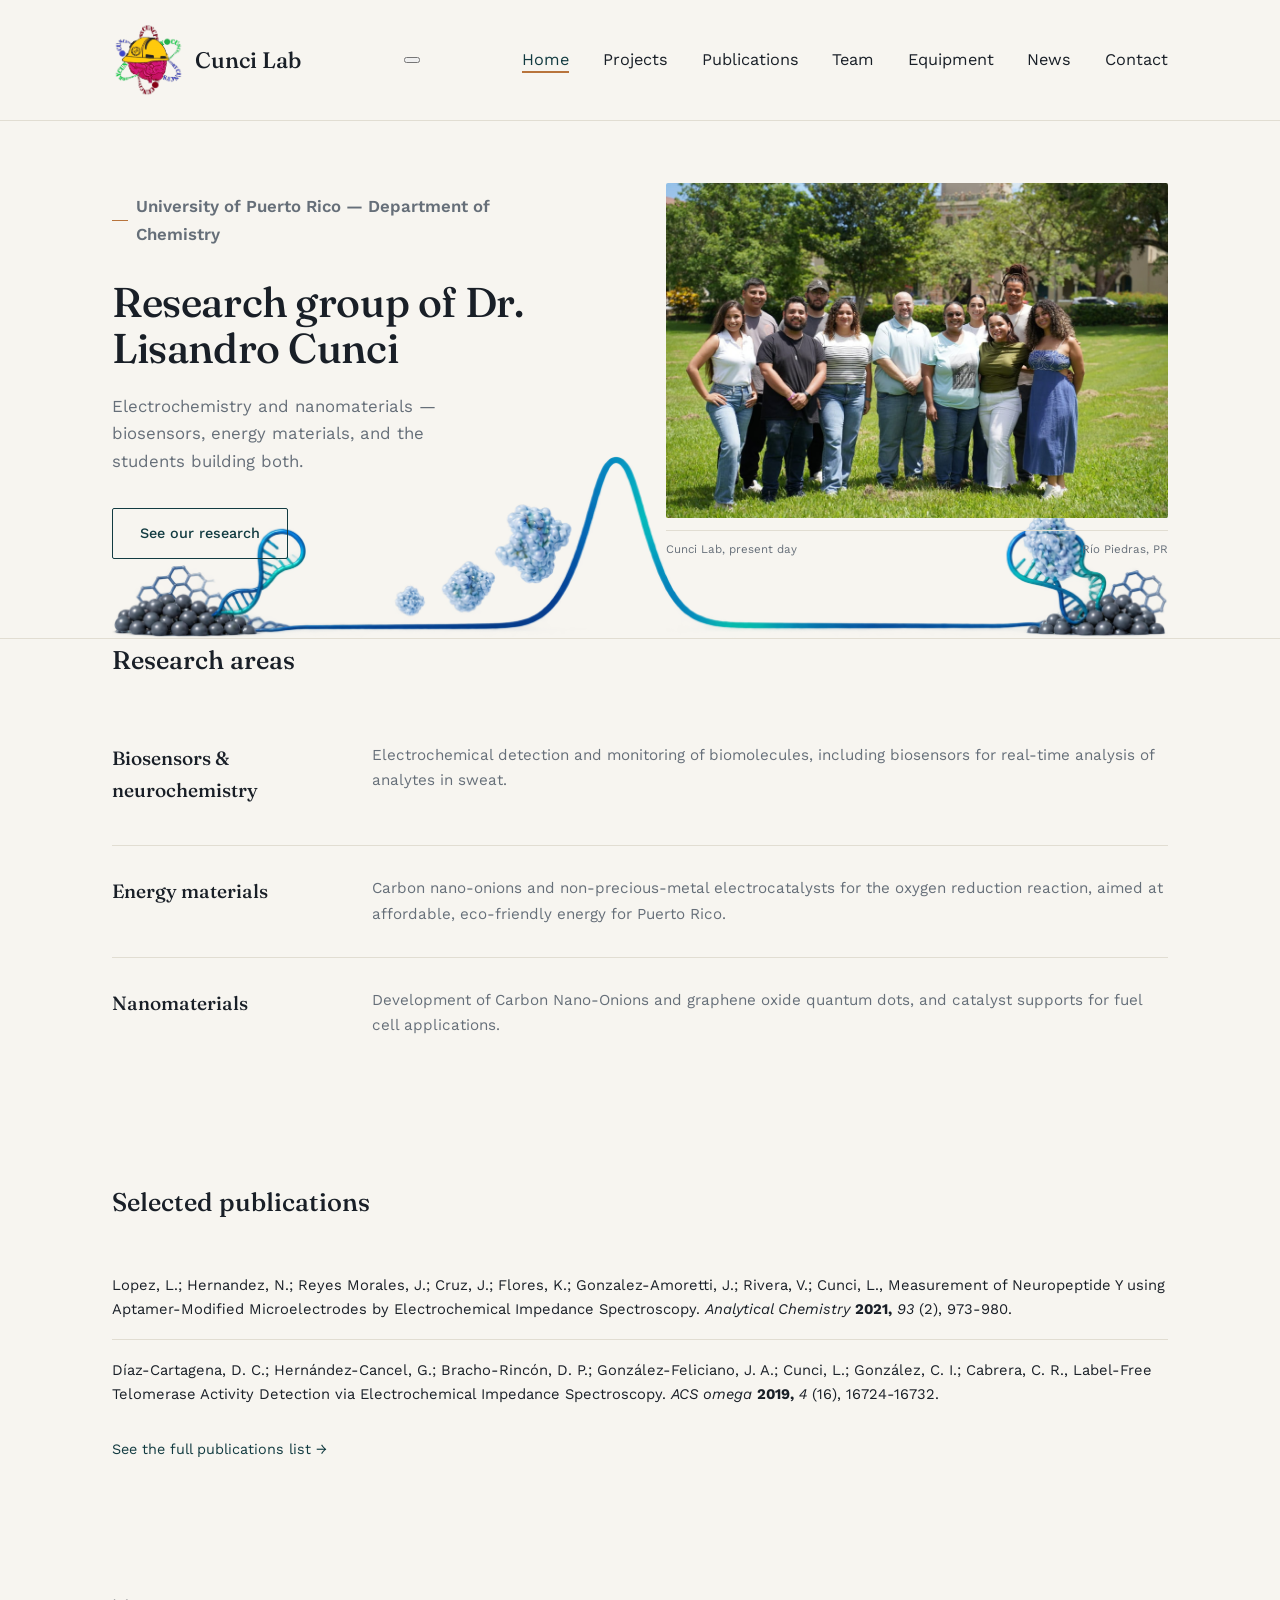
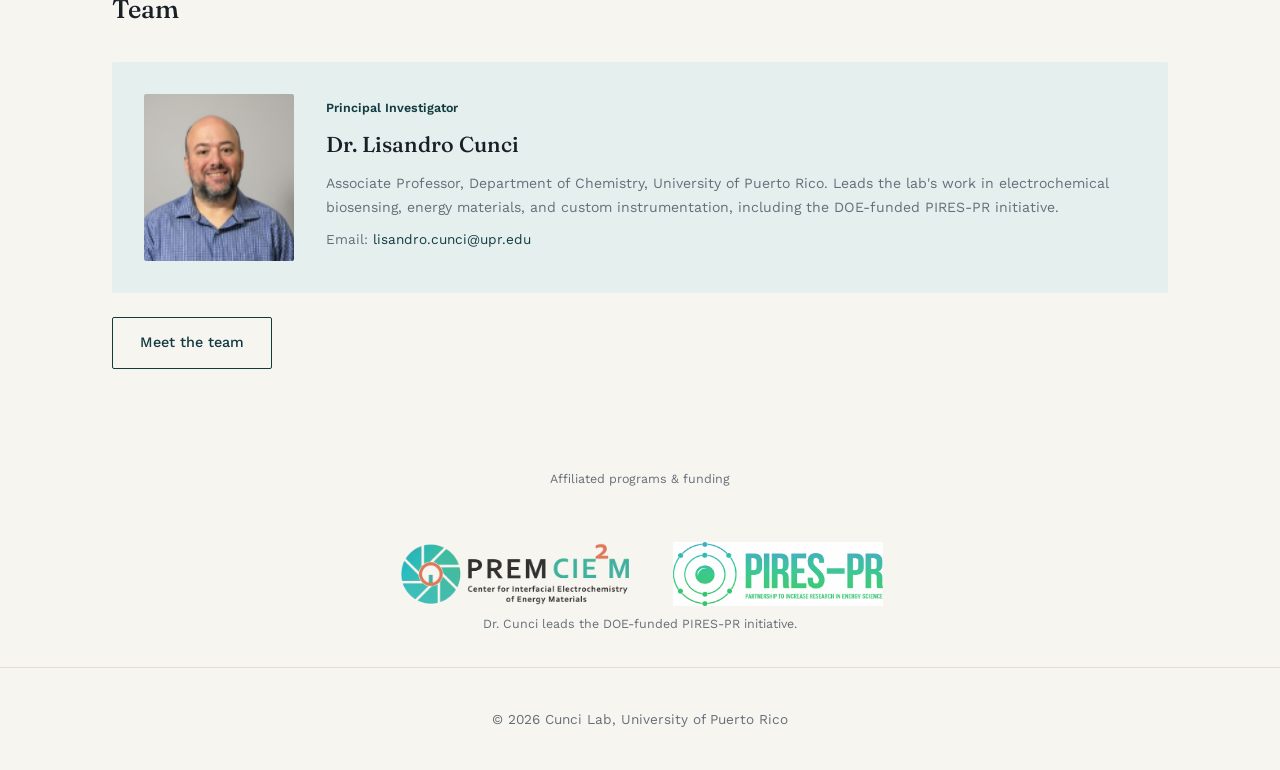
==== index.html @ bc131d86 "Add files via upload" ====
<!doctype html>
<html lang="en">
<head>
<meta charset="utf-8">
<meta name="viewport" content="width=device-width, initial-scale=1">
<title>Cunci Lab — Electrochemistry &amp; Nanomaterials</title>
<link rel="preconnect" href="https://fonts.googleapis.com">
<link rel="preconnect" href="https://fonts.gstatic.com" crossorigin>
<link href="https://fonts.googleapis.com/css2?family=Fraunces:opsz,wght@9..144,400;9..144,500;9..144,600&family=Work+Sans:wght@400;500;600&display=swap" rel="stylesheet">
<link rel="stylesheet" href="assets/css/style.css">
</head>
<body>

<header class="site">
  <div class="nav">
    <a class="brand" href="index.html"><img src="assets/images/logo.png" alt="Cunci Lab logo">Cunci Lab</a>
    <button class="nav-toggle" id="navToggle" aria-label="Toggle menu" aria-expanded="false"><span></span><span></span><span></span></button>
    <ul id="navMenu">
      <li><a href="index.html" class="active">Home</a></li>
      <li><a href="projects.html">Projects</a></li>
      <li><a href="publications.html">Publications</a></li>
      <li><a href="team.html">Team</a></li>
      <li><a href="equipment.html">Equipment</a></li>
      <li><a href="news.html">News</a></li>
      <li><a href="contact.html">Contact</a></li>
    </ul>
  </div>
</header>

<div class="hero-wrap">
  <div class="hero">
    <div class="hero-text">
      <p class="eyebrow">University of Puerto Rico — Department of Chemistry</p>
      <h1>Research group of Dr. Lisandro Cunci</h1>
      <p>Electrochemistry and nanomaterials — biosensors, energy materials, and the students building both.</p>
      <a class="btn" href="projects.html">See our research</a>
    </div>
    <div class="hero-photo">
      <img src="assets/images/team-photo.png" alt="Cunci Lab research group">
      <div class="hero-caption"><span>Cunci Lab, present day</span><span>Río Piedras, PR</span></div>
    </div>
  </div>
  <div class="hero-graphic-strip">
    <img src="assets/images/hero-peak-graphic.png" alt="Electrochemical detection peak with DNA aptamer and molecular models">
  </div>
</div>

<section class="block" style="padding-top:0">
  <h2>Research areas</h2>
  <div class="areas">
    <div class="area">
      <h3>Biosensors &amp; neurochemistry</h3>
      <p>Electrochemical detection and monitoring of biomolecules, including biosensors for real-time analysis of analytes in sweat.</p>
    </div>
    <div class="area">
      <h3>Energy materials</h3>
      <p>Carbon nano-onions and non-precious-metal electrocatalysts for the oxygen reduction reaction, aimed at affordable, eco-friendly energy for Puerto Rico.</p>
    </div>
    <div class="area">
      <h3>Nanomaterials</h3>
      <p>Development of Carbon Nano-Onions and graphene oxide quantum dots, and catalyst supports for fuel cell applications.</p>
    </div>
  </div>
</section>

<section class="block">
  <h2>Selected publications</h2>
  <ul class="pubs">
    <li>Lopez, L.; Hernandez, N.; Reyes Morales, J.; Cruz, J.; Flores, K.; Gonzalez-Amoretti, J.; Rivera, V.; Cunci, L., Measurement of Neuropeptide Y using Aptamer-Modified Microelectrodes by Electrochemical Impedance Spectroscopy. <i>Analytical Chemistry</i> <b>2021,</b> <i>93</i> (2), 973-980.</li>
    <li>Díaz-Cartagena, D. C.; Hernández-Cancel, G.; Bracho-Rincón, D. P.; González-Feliciano, J. A.; Cunci, L.; González, C. I.; Cabrera, C. R., Label-Free Telomerase Activity Detection via Electrochemical Impedance Spectroscopy. <i>ACS omega</i> <b>2019,</b> <i>4</i> (16), 16724-16732.</li>
  </ul>
  <p style="font-size:.9rem"><a href="publications.html">See the full publications list &rarr;</a></p>
</section>

<section class="block">
  <h2>Team</h2>
  <div class="pi-card" style="margin-bottom:1.5rem">
    <img src="assets/images/people/lisandro-cunci.png" alt="Dr. Lisandro Cunci">
    <div>
      <p class="role">Principal Investigator</p>
      <h3>Dr. Lisandro Cunci</h3>
      <p style="margin-bottom:.6rem">Associate Professor, Department of Chemistry, University of Puerto Rico. Leads the lab's work in electrochemical biosensing, energy materials, and custom instrumentation, including the DOE-funded PIRES-PR initiative.</p>
      <p style="font-size:.85rem">Email: <a href="mailto:lisandro.cunci@upr.edu">lisandro.cunci@upr.edu</a></p>
    </div>
  </div>
  <a class="btn" href="team.html">Meet the team</a>
</section>

<div class="affiliations">
  <p>Affiliated programs &amp; funding</p>
  <img src="assets/images/prem-cie2m-logo.png" alt="NSF PREM Center for Interfacial Electrochemistry of Energy Materials (CIE2M)">
  <img src="assets/images/pires-pr-logo.png" alt="PIRES-PR — Partnership to Increase Research in Energy Science, Puerto Rico">
</div>
<p style="text-align:center;font-size:.78rem;color:var(--muted);margin:-1.5rem 0 2rem">Dr. Cunci leads the DOE-funded PIRES-PR initiative.</p>

<footer class="site">
  &copy; <span id="year"></span> Cunci Lab, University of Puerto Rico
</footer>
<script>document.getElementById('year').textContent = new Date().getFullYear();
const navToggle = document.getElementById('navToggle');
const navMenu = document.getElementById('navMenu');
navToggle.addEventListener('click', () => {
  const isOpen = navMenu.classList.toggle('open');
  navToggle.setAttribute('aria-expanded', isOpen);
});</script>
</body>
</html>
---- assets/css/style.css ----
:root{
  --paper:#F7F5F0; --ink:#191F27; --muted:#666F79;
  --teal:#1F6F78; --teal-dark:#123B41; --teal-pale:#E4EFEE;
  --copper:#B8743C;
  --line:#E1DDD2;
  --serif:'Fraunces',Georgia,serif; --sans:'Work Sans',Arial,sans-serif;
}
*{box-sizing:border-box}
body{margin:0;background:var(--paper);color:var(--ink);font-family:var(--sans);line-height:1.65;-webkit-font-smoothing:antialiased}
a{color:var(--teal-dark);text-decoration:none}
a:hover{text-decoration:underline}

header.site{position:relative;z-index:2;border-bottom:1px solid var(--line)}
.nav{display:flex;align-items:center;justify-content:space-between;max-width:1120px;margin:0 auto;padding:1.5rem 2rem}
.nav .brand{display:flex;align-items:center;gap:.65rem;font-family:var(--serif);font-weight:500;font-size:1.4rem;color:var(--ink);text-decoration:none}
.nav .brand img{height:72px;width:auto}
.nav ul{list-style:none;display:flex;gap:2.1rem;margin:0;padding:0}
.nav a{color:var(--ink);font-size:1.02rem}
.nav a.active{color:var(--teal-dark);border-bottom:2px solid var(--copper);padding-bottom:2px}

.hero-wrap{position:relative;border-bottom:1px solid var(--line)}
.hero-graphic-strip{max-width:1120px;margin:-120px auto 0;padding:0 2rem 0;text-align:center;position:relative;z-index:1}
.equip-cat{margin-bottom:2rem}
.equip-cat h3{font-family:var(--serif);font-weight:500;font-size:1.15rem;margin:0 0 .5rem;color:var(--teal-dark)}
.equip-row{display:grid;grid-template-columns:260px 1fr;gap:2.2rem;align-items:start;padding:2rem 0;border-top:1px solid var(--line)}
.equip-row:first-child{border-top:none}
.equip-row .photos{display:flex;flex-direction:column;gap:.6rem}
.equip-row .photos.two-up{flex-direction:row;flex-wrap:wrap}
.equip-row .photos img{width:100%;border-radius:2px;display:block;object-fit:cover}
.equip-row .photos.two-up img{width:calc(50% - .3rem)}
.equip-row .photo-pending{width:100%;aspect-ratio:4/3;background:var(--teal-pale);border-radius:2px;display:flex;align-items:center;justify-content:center;color:var(--muted);font-size:.78rem;text-align:center;padding:.5rem}
.equip-row h4{font-family:var(--serif);font-weight:500;font-size:1.05rem;margin:0 0 .5rem;color:var(--ink)}
.equip-row p{margin:0;font-size:.92rem;color:var(--muted);max-width:65ch}

.hero-graphic-strip img{width:100%;height:auto;display:block}
.hero{display:grid;grid-template-columns:1.05fr .95fr;gap:0;max-width:1120px;margin:0 auto;padding:2.5rem 2rem 1rem;position:relative;z-index:2;pointer-events:none}
.hero a{pointer-events:auto}
.hero-text{max-width:460px;align-self:center;padding-top:2rem}
.eyebrow{font-size:.78rem;color:var(--copper);font-weight:600;margin:0 0 1.1rem;display:flex;align-items:center;gap:.5rem}
.eyebrow::before{content:'';width:18px;height:1px;background:var(--copper)}
.hero h1{font-family:var(--serif);font-weight:500;font-size:2.6rem;line-height:1.1;margin:0 0 1.3rem;letter-spacing:-.01em}
.hero p{color:var(--muted);font-size:1.05rem;margin:0 0 2rem;max-width:38ch}
.btn{display:inline-flex;align-items:center;gap:.5rem;padding:.8rem 1.7rem;background:transparent;border:1.5px solid var(--teal-dark);color:var(--teal-dark);border-radius:2px;font-size:.9rem;font-weight:500}
.btn:hover{background:var(--teal-dark);color:#F3EFE4;text-decoration:none}

.hero-photo{align-self:end;position:relative}
.hero-photo img{width:100%;display:block;border-radius:2px}
.hero-caption{display:flex;justify-content:space-between;font-size:.72rem;color:var(--muted);margin-top:.7rem;padding-top:.6rem;border-top:1px solid var(--line)}

.page-head{max-width:1120px;margin:0 auto;padding:3.5rem 2rem 0}
.page-head h1{font-family:var(--serif);font-weight:500;font-size:2.1rem;margin:0 0 .6rem}
.page-head p{color:var(--muted);font-size:1rem;margin:0;max-width:75ch}

.block, .section{max-width:1120px;margin:0 auto;padding:3.5rem 2rem}
.block h2, .section-head h2{font-family:var(--serif);font-weight:500;font-size:1.6rem;margin:0 0 2rem}
.section-head{display:flex;align-items:baseline;justify-content:space-between;margin-bottom:2rem}
.section-head span{font-size:.75rem;color:var(--muted)}

.grid3, .areas{display:flex;flex-direction:column}
.card, .area{display:grid;grid-template-columns:220px 1fr;gap:2.5rem;padding:1.9rem 0;border-top:1px solid var(--line)}
.card:first-child, .area:first-child{border-top:none}
.card .body h3, .area h3{font-family:var(--serif);font-weight:500;font-size:1.2rem;margin:0 0 .5rem;color:var(--ink)}
.card .body p, .area p{color:var(--muted);font-size:.95rem;margin:0}

.feature{background:var(--teal-pale);border-radius:2px;padding:2rem;margin-bottom:1.5rem}
.feature h3{font-family:var(--serif);font-weight:500;font-size:1.3rem;margin:0 0 .8rem}
.feature p{color:var(--muted);font-size:.92rem;margin:0 0 .8rem}
.feature .tag{font-size:.78rem;color:var(--teal-dark);font-weight:600;margin:0 0 .5rem}
.feature ul{margin:0;padding-left:1.1rem;color:var(--muted);font-size:.88rem}

.project-text{display:grid;grid-template-columns:260px 1fr;gap:2.2rem;align-items:start;padding:2rem 0;border-top:1px solid var(--line);font-size:.95rem;color:var(--ink)}
.project-text:first-child{border-top:none}
.project-text img{width:100%;border-radius:2px;display:block}
.project-text p{margin:0;max-width:70ch}

.pubs{list-style:none;margin:0;padding:0}
.pubs li{padding:1.1rem 0;border-top:1px solid var(--line);font-size:.92rem;color:var(--ink)}
.pubs li:first-child{border-top:none}

.pi-card{display:grid;grid-template-columns:150px 1fr;gap:2rem;align-items:center;background:var(--teal-pale);border-radius:2px;padding:2rem;margin-bottom:2.5rem}
.pi-card img{width:100%;border-radius:2px;display:block}
.pi-card .role{font-size:.78rem;color:var(--teal-dark);font-weight:600;margin:0 0 .5rem}
.pi-card h3{font-family:var(--serif);font-weight:500;font-size:1.35rem;margin:0 0 .6rem}
.pi-card p{color:var(--muted);font-size:.88rem;margin:0 0 .4rem}

.people-grid{display:grid;grid-template-columns:repeat(4,1fr);gap:2rem}
.person img{width:100%;aspect-ratio:1;object-fit:cover;border-radius:2px;margin-bottom:.9rem}
.person h4{font-family:var(--serif);font-weight:500;font-size:1rem;margin:0 0 .2rem}
.person span{font-size:.8rem;color:var(--muted)}

.team-banner img{width:100%;border-radius:2px;display:block}

.team-intro{display:grid;grid-template-columns:1.3fr 1fr;gap:2.5rem;align-items:start;margin-bottom:2.5rem}
.team-intro .photo img{width:100%;border-radius:2px;display:block}
.team-intro .photo p{font-size:.75rem;color:var(--muted);margin-top:.6rem}

.timeline-gallery{display:flex;flex-direction:column;gap:0;margin-bottom:3rem}
.timeline-item{display:grid;grid-template-columns:260px 1fr;gap:2rem;align-items:center;padding:1.7rem 0;border-top:1px solid var(--line)}
.timeline-item:first-child{border-top:none}
.timeline-item img{width:100%;border-radius:2px;display:block}
.timeline-item .caption .era{font-size:.75rem;color:var(--copper);font-weight:600;margin:0 0 .4rem}
.timeline-item .caption p:last-child{margin:0;color:var(--muted);font-size:.92rem}

.affiliations{display:flex;align-items:center;justify-content:center;gap:2.5rem;flex-wrap:wrap;padding:2rem}
.affiliations img{height:64px;width:auto}
.affiliations p{width:100%;text-align:center;font-size:.78rem;color:var(--muted)}

footer.site{border-top:1px solid var(--line);padding:2.5rem;text-align:center;color:var(--muted);font-size:.85rem}

@media(max-width:800px){
  .hero{grid-template-columns:1fr;padding-bottom:3rem}
  .card, .area, .pi-card, .timeline-item, .team-intro, .project-text, .equip-row{grid-template-columns:1fr}
  .people-grid{grid-template-columns:repeat(2,1fr)}
  .nav{flex-direction:column;gap:1rem}
  .hero h1{font-size:2rem}
}
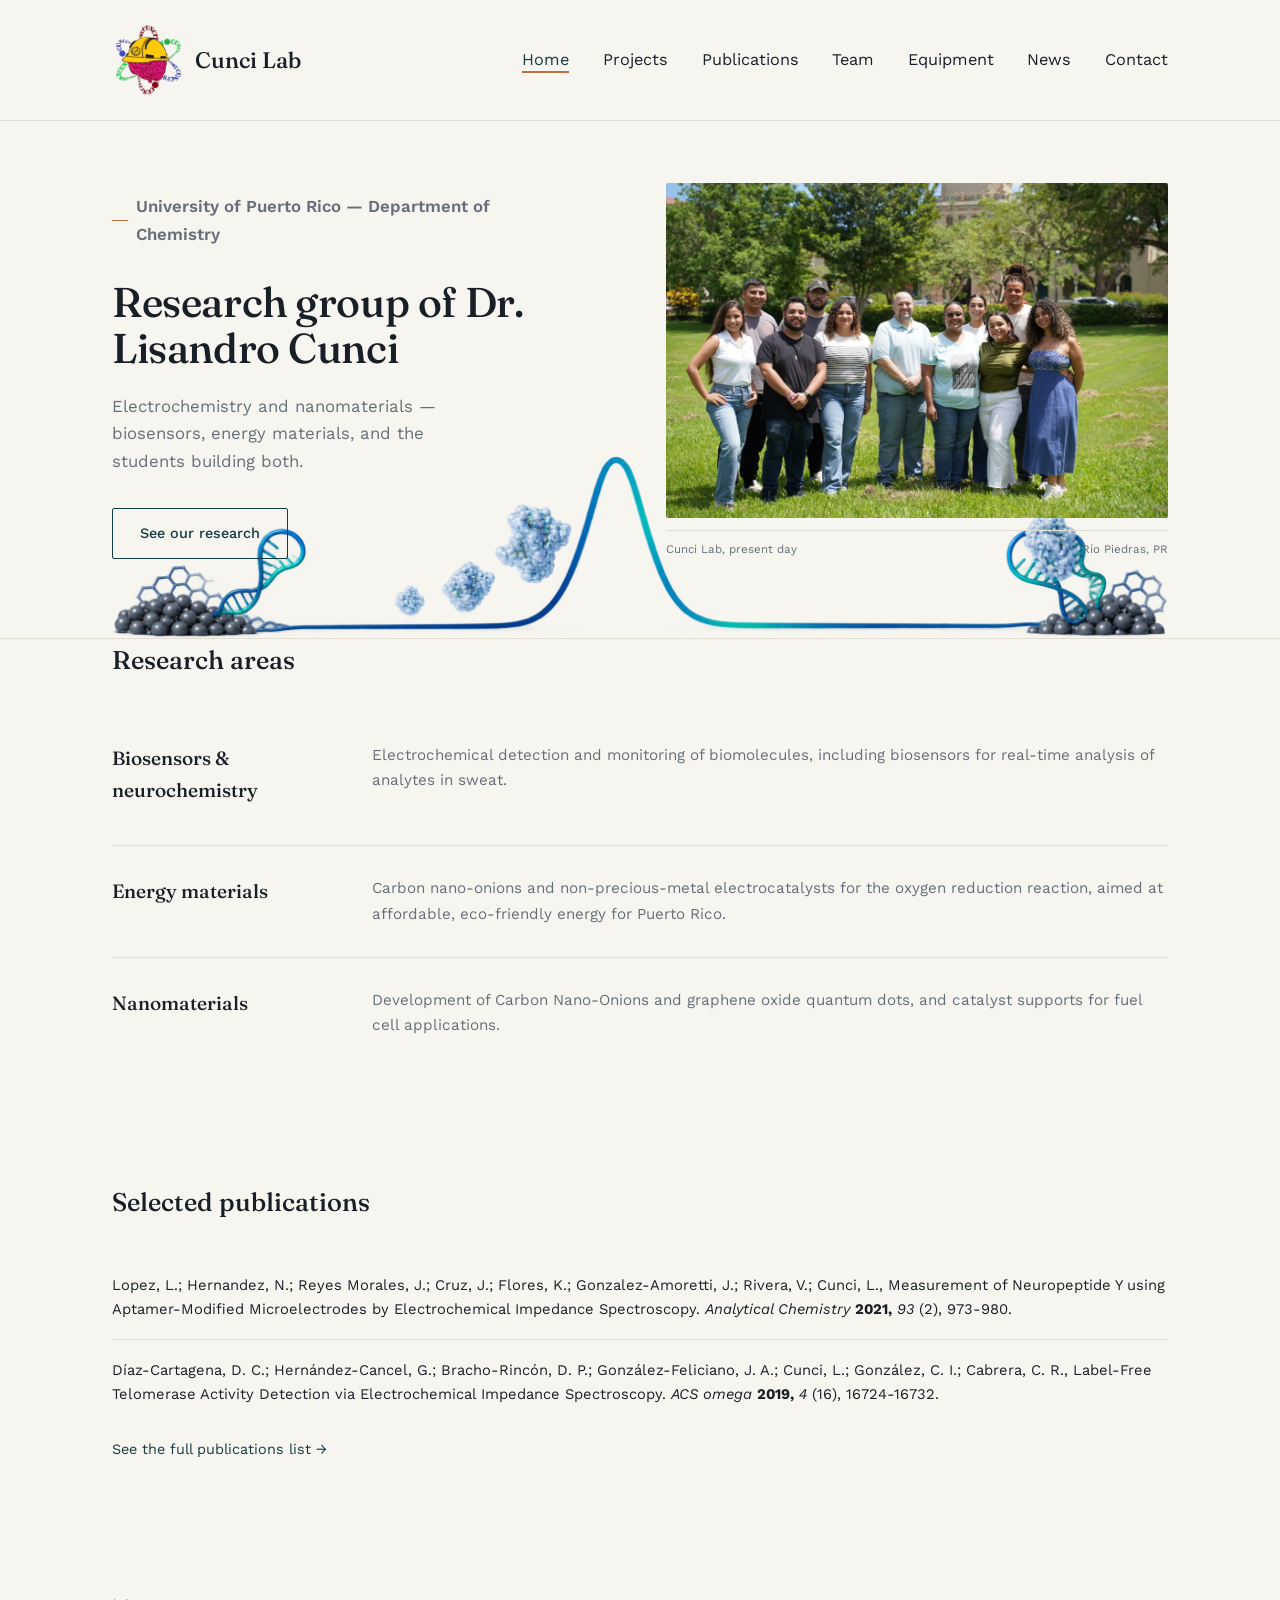
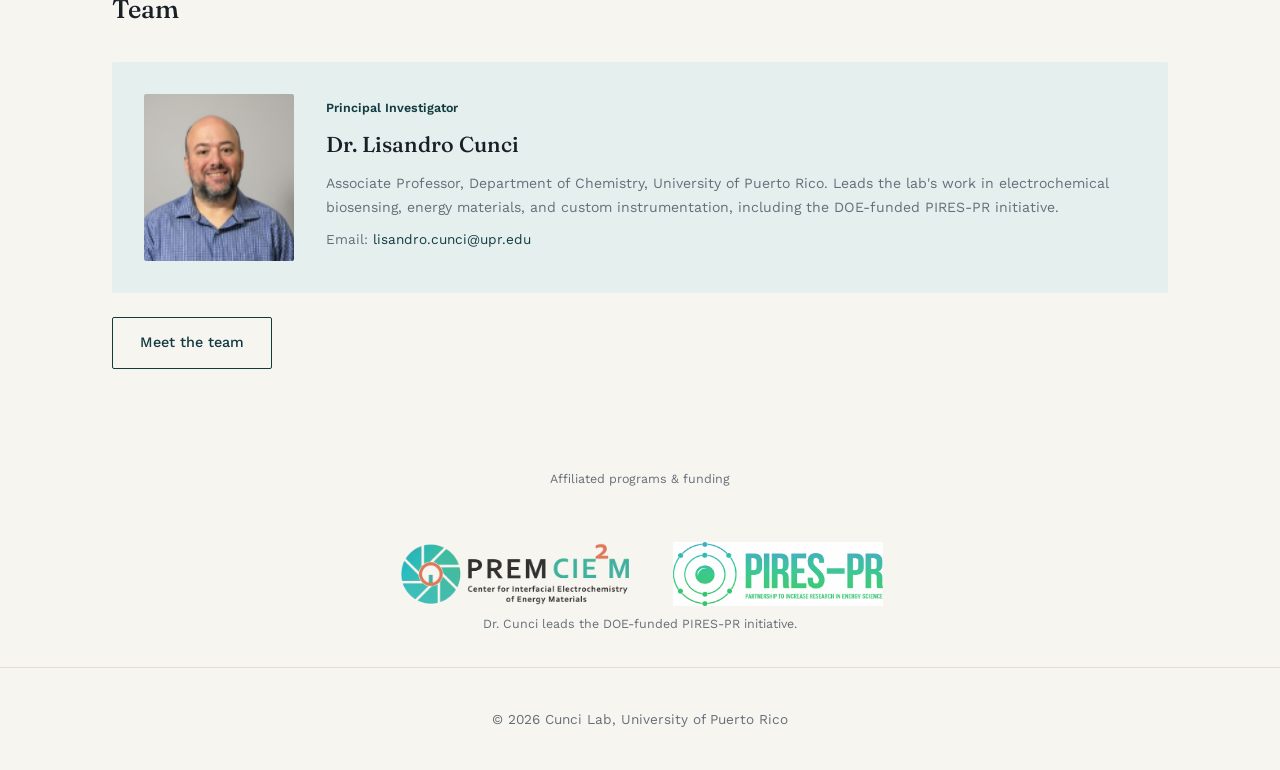
==== commit 6c10cc2d: "Add files via upload" ====
--- a/index.html
+++ b/index.html
@@ -7,7 +7,7 @@
 <link rel="preconnect" href="https://fonts.googleapis.com">
 <link rel="preconnect" href="https://fonts.gstatic.com" crossorigin>
 <link href="https://fonts.googleapis.com/css2?family=Fraunces:opsz,wght@9..144,400;9..144,500;9..144,600&family=Work+Sans:wght@400;500;600&display=swap" rel="stylesheet">
-<link rel="stylesheet" href="assets/css/style.css">
+<link rel="stylesheet" href="assets/css/style.css?v=2">
 </head>
 <body>
 
--- a/assets/css/style.css
+++ b/assets/css/style.css
@@ -17,6 +17,9 @@
 .nav ul{list-style:none;display:flex;gap:2.1rem;margin:0;padding:0}
 .nav a{color:var(--ink);font-size:1.02rem}
 .nav a.active{color:var(--teal-dark);border-bottom:2px solid var(--copper);padding-bottom:2px}
+
+.nav-toggle{display:none;background:none;border:1.5px solid var(--teal-dark);border-radius:2px;padding:.5rem .7rem;cursor:pointer;flex-direction:column;gap:4px}
+.nav-toggle span{display:block;width:22px;height:2px;background:var(--teal-dark)}
 
 .hero-wrap{position:relative;border-bottom:1px solid var(--line)}
 .hero-graphic-strip{max-width:1120px;margin:-120px auto 0;padding:0 2rem 0;text-align:center;position:relative;z-index:1}
@@ -111,6 +114,12 @@
   .hero{grid-template-columns:1fr;padding-bottom:3rem}
   .card, .area, .pi-card, .timeline-item, .team-intro, .project-text, .equip-row{grid-template-columns:1fr}
   .people-grid{grid-template-columns:repeat(2,1fr)}
-  .nav{flex-direction:column;gap:1rem}
+  .nav{flex-wrap:wrap}
+  .nav-toggle{display:flex}
+  .nav ul{display:none;flex-direction:column;gap:0;width:100%;order:3;margin-top:1.2rem;border-top:1px solid var(--line)}
+  .nav ul.open{display:flex}
+  .nav ul li{width:100%}
+  .nav ul a{display:block;padding:.9rem 0;border-bottom:1px solid var(--line)}
+  .nav ul a.active{border-bottom:1px solid var(--line)}
   .hero h1{font-size:2rem}
 }
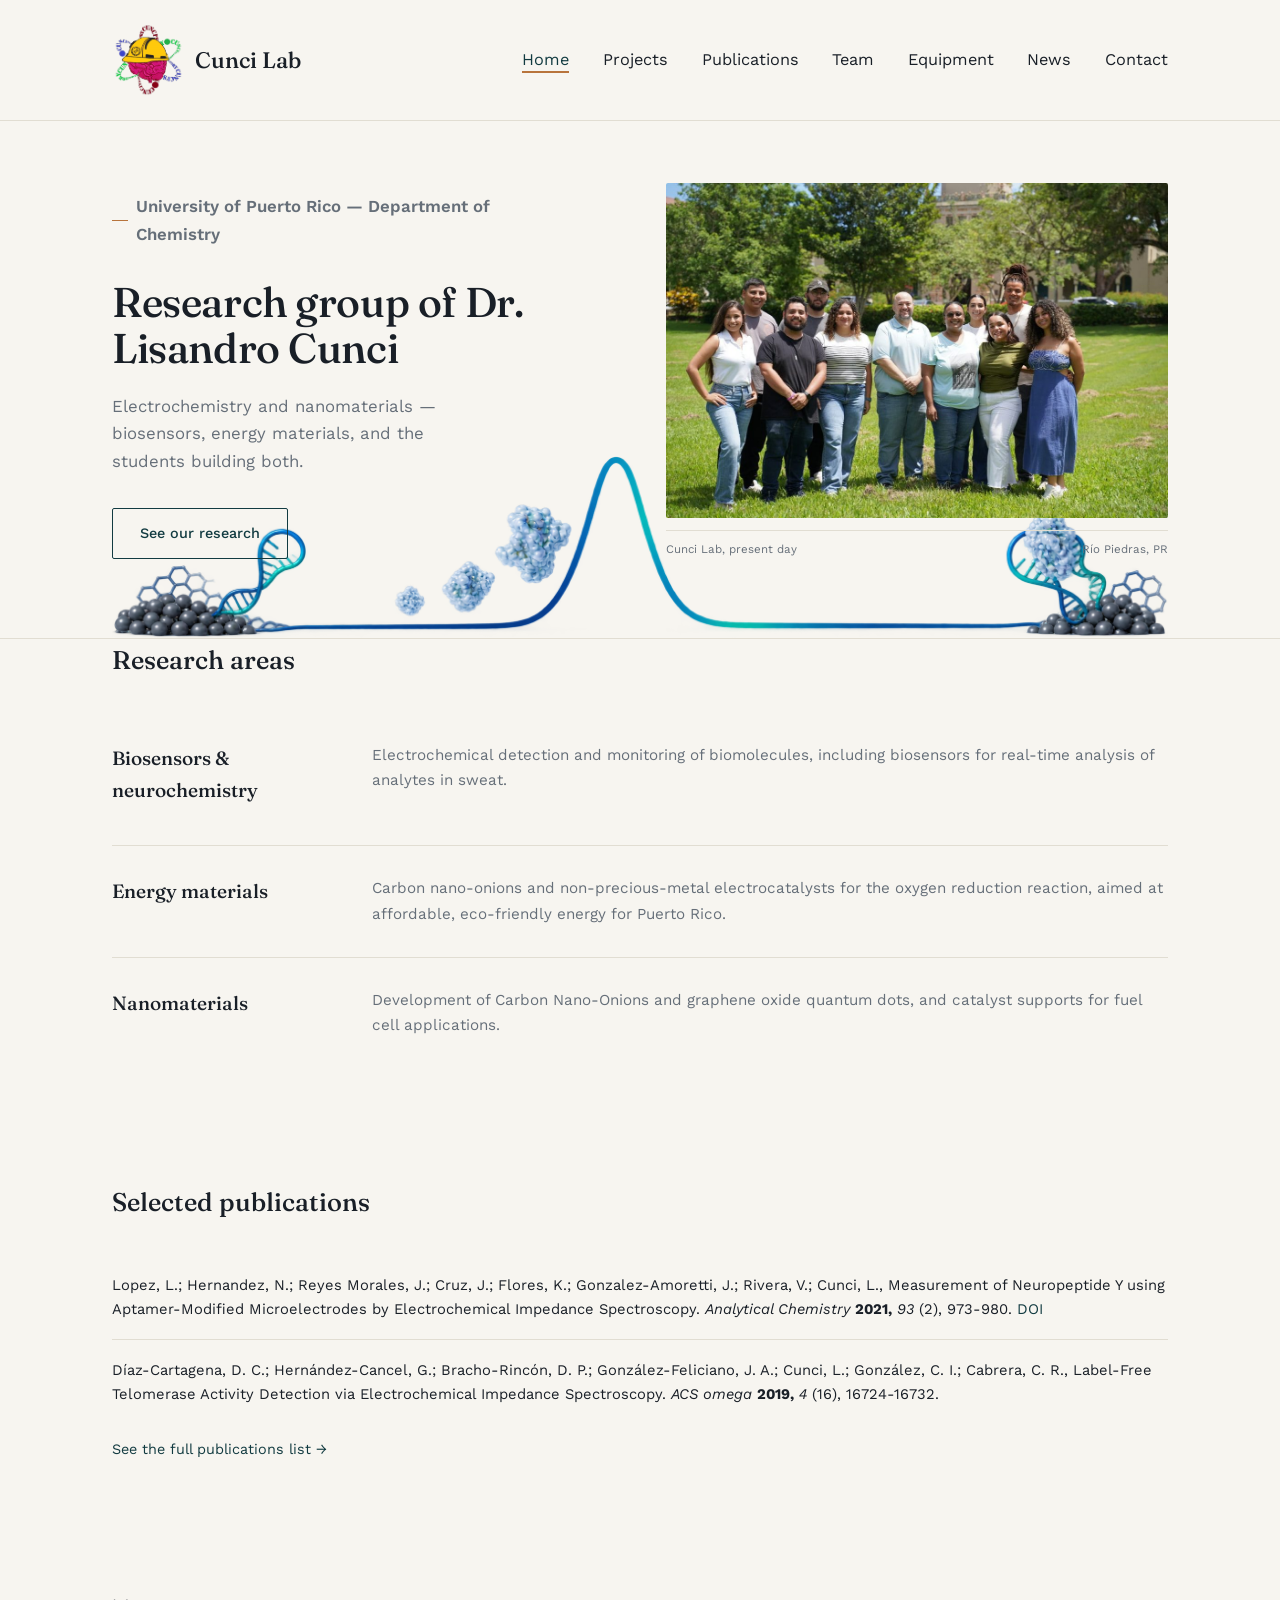
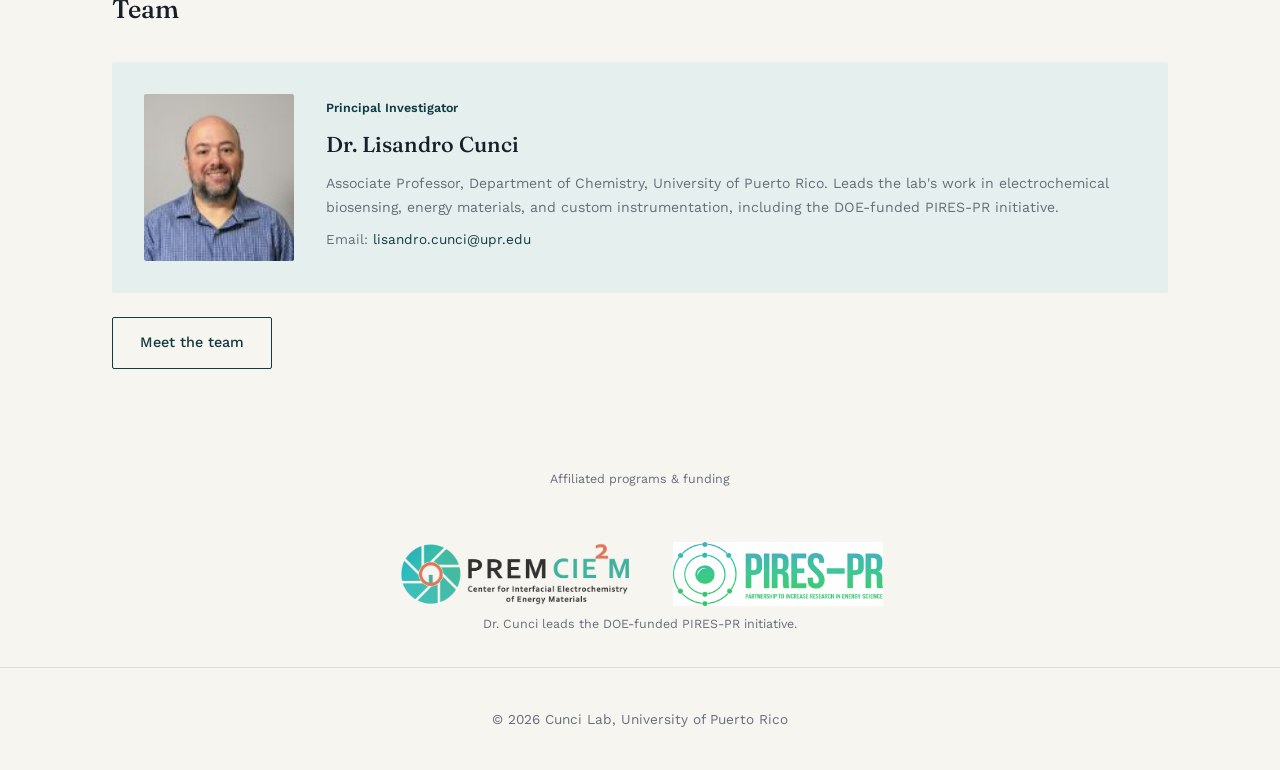
==== commit bc591fb8: "Add files via upload" ====
--- a/index.html
+++ b/index.html
@@ -7,6 +7,17 @@
 <link rel="preconnect" href="https://fonts.googleapis.com">
 <link rel="preconnect" href="https://fonts.gstatic.com" crossorigin>
 <link href="https://fonts.googleapis.com/css2?family=Fraunces:opsz,wght@9..144,400;9..144,500;9..144,600&family=Work+Sans:wght@400;500;600&display=swap" rel="stylesheet">
+<link rel="icon" type="image/x-icon" href="favicon.ico">
+<link rel="icon" type="image/png" sizes="32x32" href="assets/images/favicon-32x32.png">
+<link rel="icon" type="image/png" sizes="16x16" href="assets/images/favicon-16x16.png">
+<link rel="apple-touch-icon" href="assets/images/apple-touch-icon.png">
+<meta property="og:title" content="Cunci Lab — Electrochemistry &amp; Nanomaterials">
+<meta property="og:description" content="Research group of Dr. Lisandro Cunci at the University of Puerto Rico — electrochemistry, nanomaterials, and biosensors.">
+<meta property="og:image" content="https://cuncilab.com/assets/images/team-photo.jpg">
+<meta property="og:url" content="https://cuncilab.com/">
+<meta property="og:type" content="website">
+<meta name="twitter:card" content="summary_large_image">
+<meta name="description" content="Research group of Dr. Lisandro Cunci at the University of Puerto Rico — electrochemistry, nanomaterials, and biosensors.">
 <link rel="stylesheet" href="assets/css/style.css?v=2">
 </head>
 <body>
@@ -36,7 +47,7 @@
       <a class="btn" href="projects.html">See our research</a>
     </div>
     <div class="hero-photo">
-      <img src="assets/images/team-photo.png" alt="Cunci Lab research group">
+      <img src="assets/images/team-photo.jpg" alt="Cunci Lab research group">
       <div class="hero-caption"><span>Cunci Lab, present day</span><span>Río Piedras, PR</span></div>
     </div>
   </div>
@@ -66,7 +77,7 @@
 <section class="block">
   <h2>Selected publications</h2>
   <ul class="pubs">
-    <li>Lopez, L.; Hernandez, N.; Reyes Morales, J.; Cruz, J.; Flores, K.; Gonzalez-Amoretti, J.; Rivera, V.; Cunci, L., Measurement of Neuropeptide Y using Aptamer-Modified Microelectrodes by Electrochemical Impedance Spectroscopy. <i>Analytical Chemistry</i> <b>2021,</b> <i>93</i> (2), 973-980.</li>
+    <li>Lopez, L.; Hernandez, N.; Reyes Morales, J.; Cruz, J.; Flores, K.; Gonzalez-Amoretti, J.; Rivera, V.; Cunci, L., Measurement of Neuropeptide Y using Aptamer-Modified Microelectrodes by Electrochemical Impedance Spectroscopy. <i>Analytical Chemistry</i> <b>2021,</b> <i>93</i> (2), 973-980. <a href="https://doi.org/10.1021/acs.analchem.0c03719" target="_blank" rel="noopener">DOI</a></li>
     <li>Díaz-Cartagena, D. C.; Hernández-Cancel, G.; Bracho-Rincón, D. P.; González-Feliciano, J. A.; Cunci, L.; González, C. I.; Cabrera, C. R., Label-Free Telomerase Activity Detection via Electrochemical Impedance Spectroscopy. <i>ACS omega</i> <b>2019,</b> <i>4</i> (16), 16724-16732.</li>
   </ul>
   <p style="font-size:.9rem"><a href="publications.html">See the full publications list &rarr;</a></p>
@@ -75,7 +86,7 @@
 <section class="block">
   <h2>Team</h2>
   <div class="pi-card" style="margin-bottom:1.5rem">
-    <img src="assets/images/people/lisandro-cunci.png" alt="Dr. Lisandro Cunci">
+    <img src="assets/images/people/lisandro-cunci.jpg" alt="Dr. Lisandro Cunci">
     <div>
       <p class="role">Principal Investigator</p>
       <h3>Dr. Lisandro Cunci</h3>
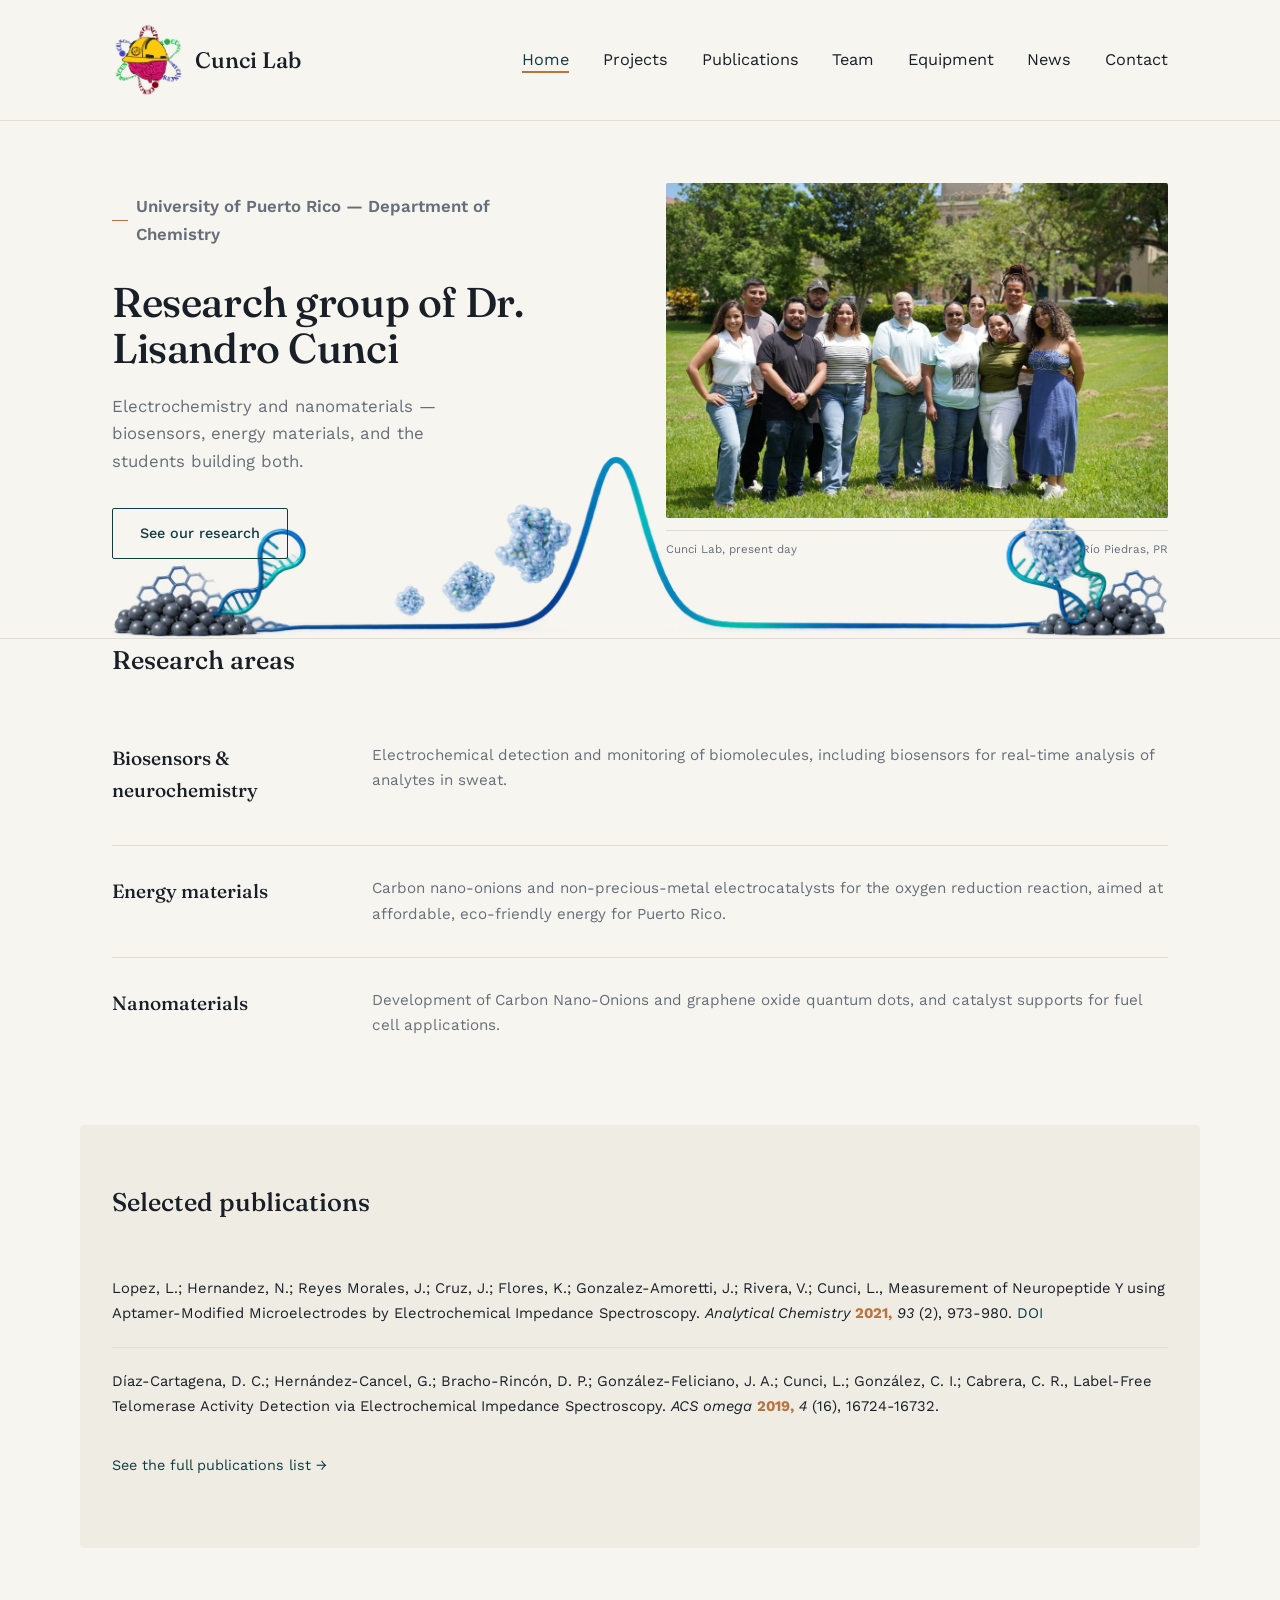
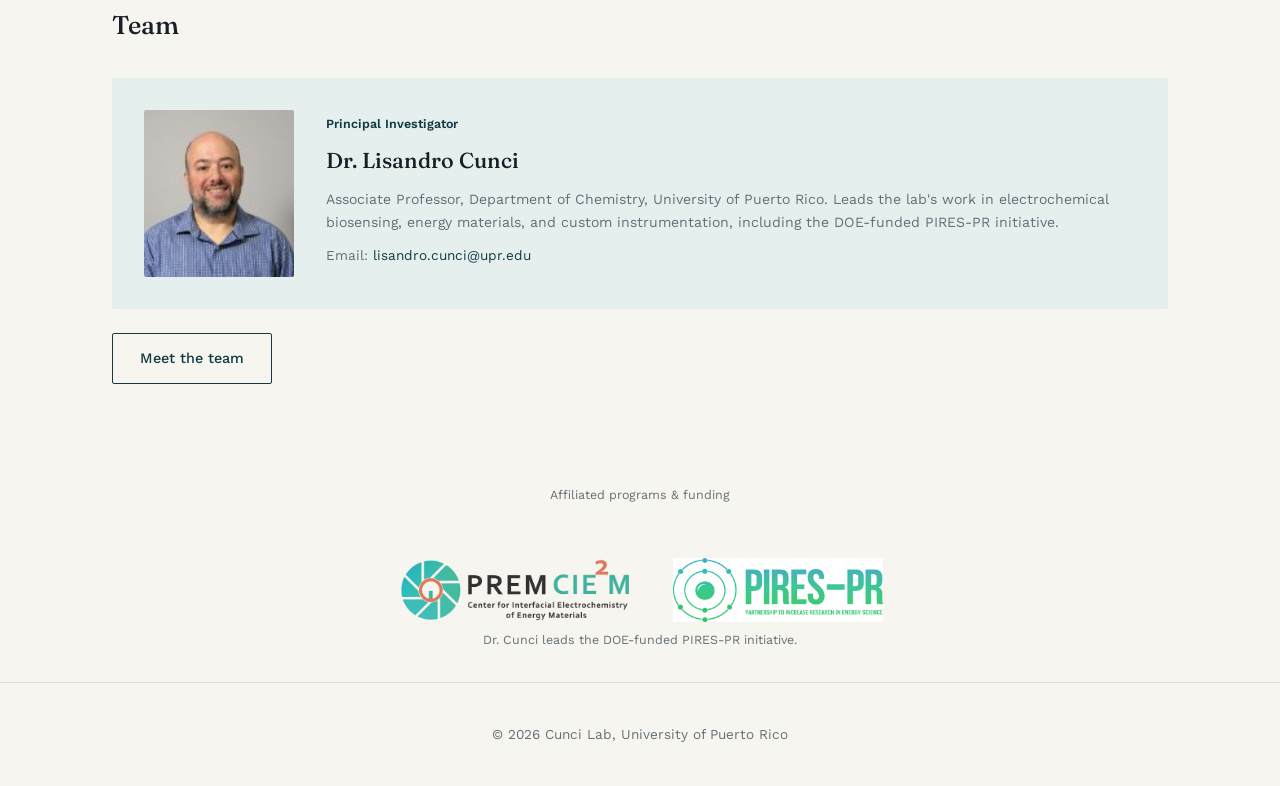
==== commit 779dd20f: "Add files via upload" ====
--- a/index.html
+++ b/index.html
@@ -18,7 +18,7 @@
 <meta property="og:type" content="website">
 <meta name="twitter:card" content="summary_large_image">
 <meta name="description" content="Research group of Dr. Lisandro Cunci at the University of Puerto Rico — electrochemistry, nanomaterials, and biosensors.">
-<link rel="stylesheet" href="assets/css/style.css?v=2">
+<link rel="stylesheet" href="assets/css/style.css?v=3">
 </head>
 <body>
 
@@ -74,7 +74,7 @@
   </div>
 </section>
 
-<section class="block">
+<section class="block tint">
   <h2>Selected publications</h2>
   <ul class="pubs">
     <li>Lopez, L.; Hernandez, N.; Reyes Morales, J.; Cruz, J.; Flores, K.; Gonzalez-Amoretti, J.; Rivera, V.; Cunci, L., Measurement of Neuropeptide Y using Aptamer-Modified Microelectrodes by Electrochemical Impedance Spectroscopy. <i>Analytical Chemistry</i> <b>2021,</b> <i>93</i> (2), 973-980. <a href="https://doi.org/10.1021/acs.analchem.0c03719" target="_blank" rel="noopener">DOI</a></li>
--- a/assets/css/style.css
+++ b/assets/css/style.css
@@ -1,5 +1,5 @@
 :root{
-  --paper:#F7F5F0; --ink:#191F27; --muted:#666F79;
+  --paper:#F7F5F0; --paper-tint:#EFECE4; --ink:#191F27; --muted:#666F79;
   --teal:#1F6F78; --teal-dark:#123B41; --teal-pale:#E4EFEE;
   --copper:#B8743C;
   --line:#E1DDD2;
@@ -29,7 +29,7 @@
 .equip-row:first-child{border-top:none}
 .equip-row .photos{display:flex;flex-direction:column;gap:.6rem}
 .equip-row .photos.two-up{flex-direction:row;flex-wrap:wrap}
-.equip-row .photos img{width:100%;border-radius:2px;display:block;object-fit:cover}
+.equip-row .photos img{width:100%;aspect-ratio:4/3;border-radius:2px;display:block;object-fit:cover}
 .equip-row .photos.two-up img{width:calc(50% - .3rem)}
 .equip-row .photo-pending{width:100%;aspect-ratio:4/3;background:var(--teal-pale);border-radius:2px;display:flex;align-items:center;justify-content:center;color:var(--muted);font-size:.78rem;text-align:center;padding:.5rem}
 .equip-row h4{font-family:var(--serif);font-weight:500;font-size:1.05rem;margin:0 0 .5rem;color:var(--ink)}
@@ -55,6 +55,7 @@
 .page-head p{color:var(--muted);font-size:1rem;margin:0;max-width:75ch}
 
 .block, .section{max-width:1120px;margin:0 auto;padding:3.5rem 2rem}
+.block.tint{background:var(--paper-tint);border-radius:4px}
 .block h2, .section-head h2{font-family:var(--serif);font-weight:500;font-size:1.6rem;margin:0 0 2rem}
 .section-head{display:flex;align-items:baseline;justify-content:space-between;margin-bottom:2rem}
 .section-head span{font-size:.75rem;color:var(--muted)}
@@ -77,8 +78,9 @@
 .project-text p{margin:0;max-width:70ch}
 
 .pubs{list-style:none;margin:0;padding:0}
-.pubs li{padding:1.1rem 0;border-top:1px solid var(--line);font-size:.92rem;color:var(--ink)}
+.pubs li{padding:1.3rem 0;border-top:1px solid var(--line);font-size:.92rem;color:var(--ink);line-height:1.7}
 .pubs li:first-child{border-top:none}
+.pubs b{color:var(--copper)}
 
 .pi-card{display:grid;grid-template-columns:150px 1fr;gap:2rem;align-items:center;background:var(--teal-pale);border-radius:2px;padding:2rem;margin-bottom:2.5rem}
 .pi-card img{width:100%;border-radius:2px;display:block}
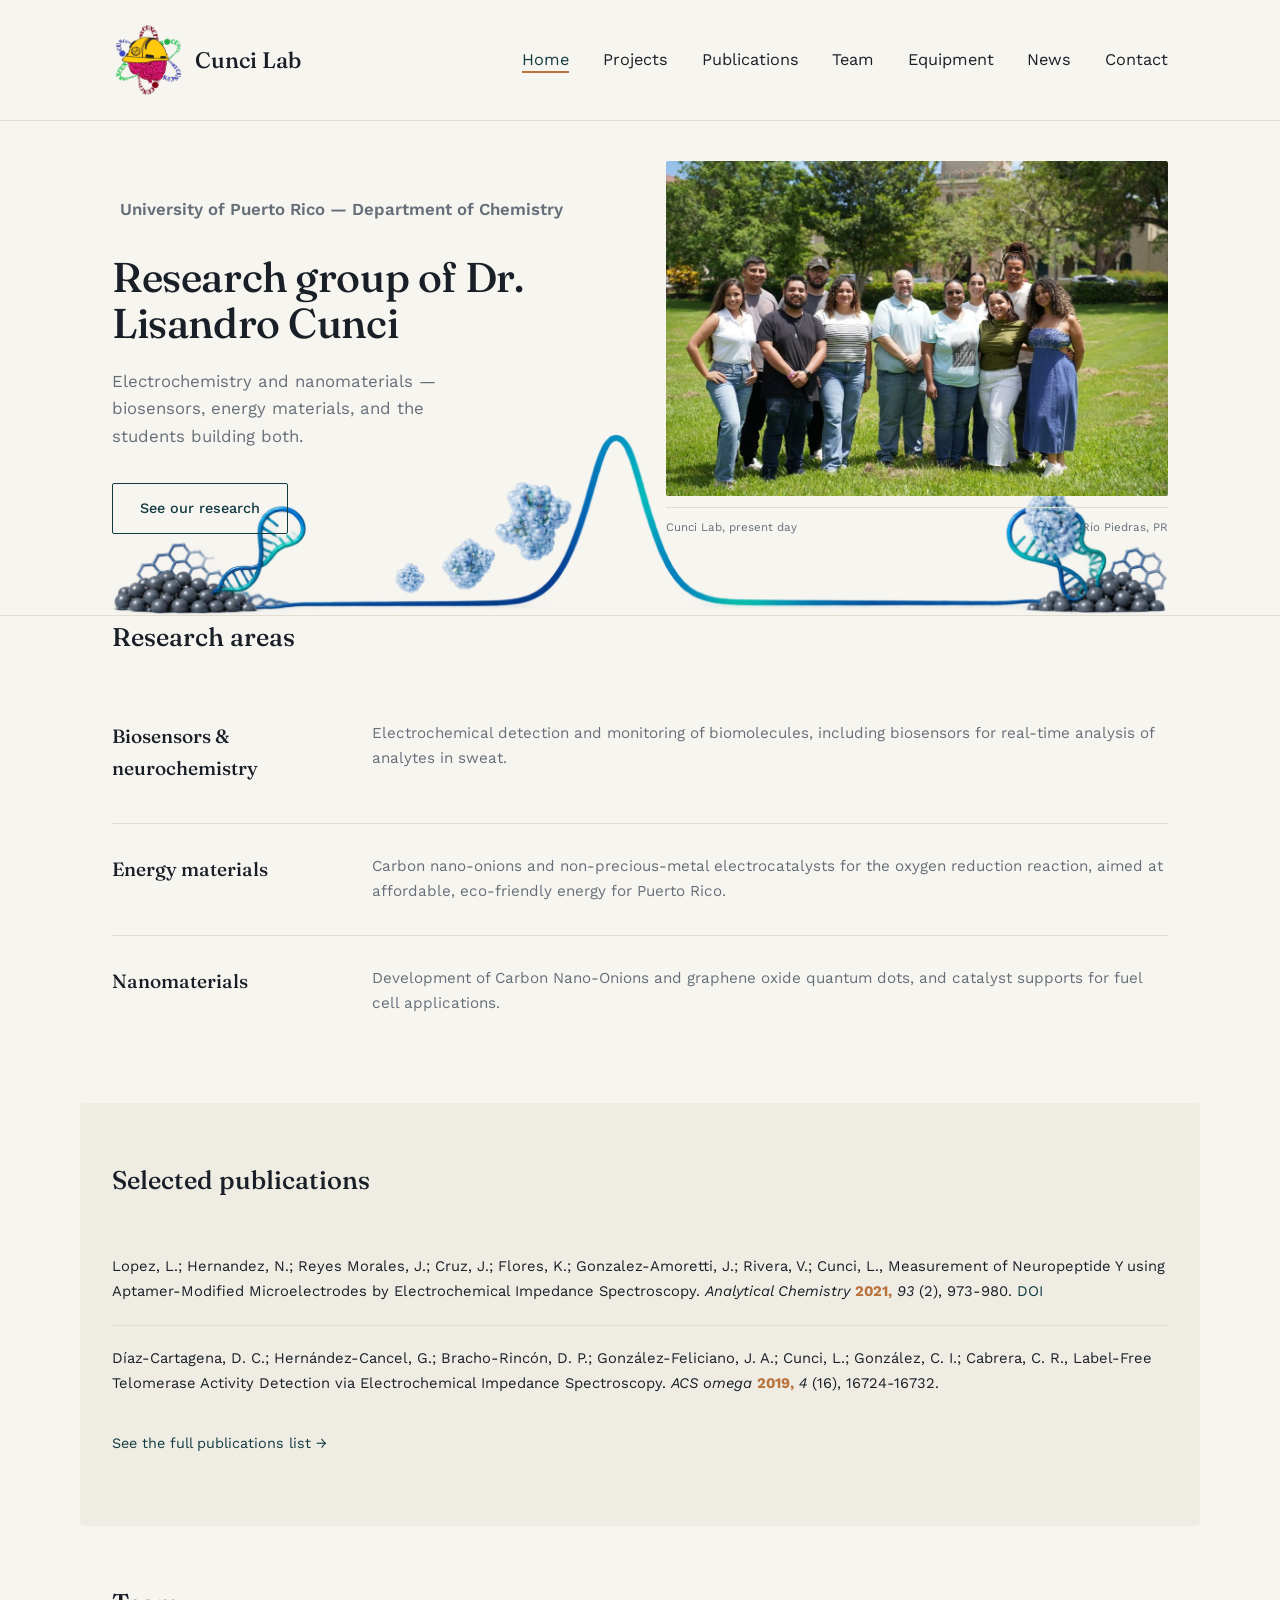
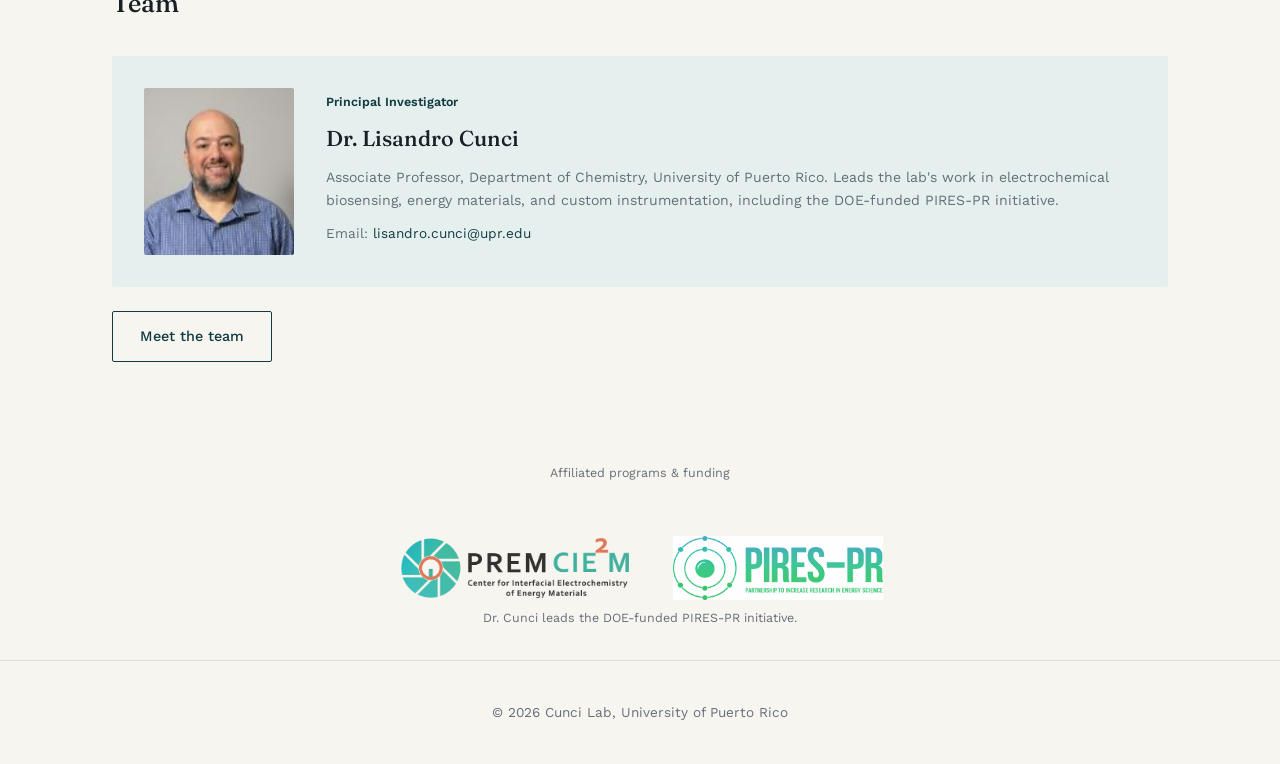
==== commit a48d69bd: "Add files via upload" ====
--- a/index.html
+++ b/index.html
@@ -18,7 +18,7 @@
 <meta property="og:type" content="website">
 <meta name="twitter:card" content="summary_large_image">
 <meta name="description" content="Research group of Dr. Lisandro Cunci at the University of Puerto Rico — electrochemistry, nanomaterials, and biosensors.">
-<link rel="stylesheet" href="assets/css/style.css?v=3">
+<link rel="stylesheet" href="assets/css/style.css?v=7">
 </head>
 <body>
 
--- a/assets/css/style.css
+++ b/assets/css/style.css
@@ -29,7 +29,7 @@
 .equip-row:first-child{border-top:none}
 .equip-row .photos{display:flex;flex-direction:column;gap:.6rem}
 .equip-row .photos.two-up{flex-direction:row;flex-wrap:wrap}
-.equip-row .photos img{width:100%;aspect-ratio:4/3;border-radius:2px;display:block;object-fit:cover}
+.equip-row .photos img{width:100%;border-radius:2px;display:block;object-fit:cover}
 .equip-row .photos.two-up img{width:calc(50% - .3rem)}
 .equip-row .photo-pending{width:100%;aspect-ratio:4/3;background:var(--teal-pale);border-radius:2px;display:flex;align-items:center;justify-content:center;color:var(--muted);font-size:.78rem;text-align:center;padding:.5rem}
 .equip-row h4{font-family:var(--serif);font-weight:500;font-size:1.05rem;margin:0 0 .5rem;color:var(--ink)}
@@ -38,8 +38,8 @@
 .hero-graphic-strip img{width:100%;height:auto;display:block}
 .hero{display:grid;grid-template-columns:1.05fr .95fr;gap:0;max-width:1120px;margin:0 auto;padding:2.5rem 2rem 1rem;position:relative;z-index:2;pointer-events:none}
 .hero a{pointer-events:auto}
-.hero-text{max-width:460px;align-self:center;padding-top:2rem}
-.eyebrow{font-size:.78rem;color:var(--copper);font-weight:600;margin:0 0 1.1rem;display:flex;align-items:center;gap:.5rem}
+.hero-text{max-width:520px;align-self:center;padding-top:2rem}
+.eyebrow{font-size:.78rem;color:var(--copper);font-weight:600;margin:0 0 1.1rem;display:flex;align-items:center;gap:.5rem;width:100%;white-space:nowrap}
 .eyebrow::before{content:'';width:18px;height:1px;background:var(--copper)}
 .hero h1{font-family:var(--serif);font-weight:500;font-size:2.6rem;line-height:1.1;margin:0 0 1.3rem;letter-spacing:-.01em}
 .hero p{color:var(--muted);font-size:1.05rem;margin:0 0 2rem;max-width:38ch}
